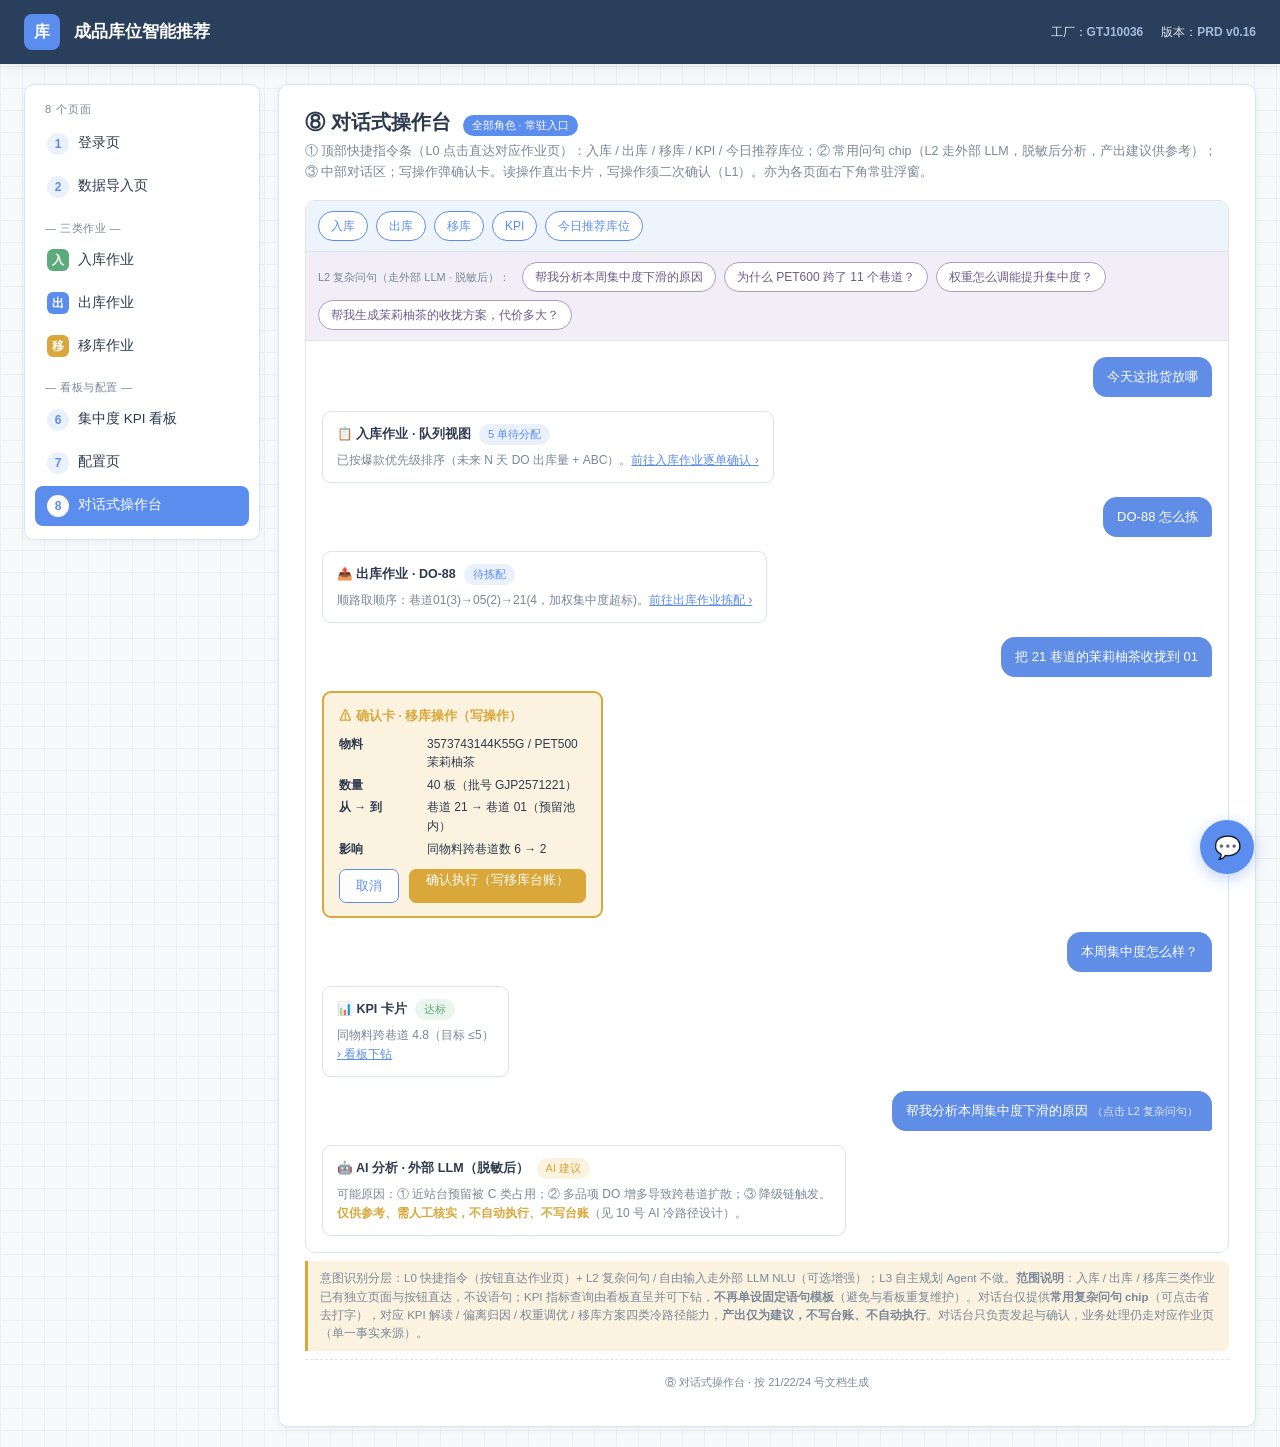
==== backend/frontend/chat.html @ 20095de0 "feat(ui): 纳入 9 页原型与静态资源 原型先于设计文档而做（用户 2026-09-12 说明），原本散在仓库之外的工作区根目录。 纳入 `backend/frontend/` 的根据：`ap" ====
<!DOCTYPE html>
<html lang="zh-CN">
<head>
<meta charset="UTF-8">
<meta name="viewport" content="width=device-width, initial-scale=1.0">
<title>⑧ 对话式操作台 · 成品库位智能推荐</title>
<link rel="stylesheet" href="assets/styles.css">
</head>
<body data-page="p8">

<header>
  <div class="logo">库</div>
  <h1>成品库位智能推荐</h1>
  <div class="meta">
    <span>工厂：<b>GTJ10036</b></span>
    <span>版本：<b>PRD v0.16</b></span>
  </div>
</header>

<div class="wrap">
  <nav>
    <div class="nt">8 个页面</div>
    <a href="login.html" data-tab="p1"><span class="num">1</span>登录页</a>
    <a href="data-import.html" data-tab="p2"><span class="num">2</span>数据导入页</a>
    <div class="grp">— 三类作业 —</div>
    <a href="inbound.html" data-tab="p3"><span class="op-ic" style="background:var(--green)">入</span>入库作业</a>
    <a href="outbound.html" data-tab="p4"><span class="op-ic" style="background:var(--blue)">出</span>出库作业</a>
    <a href="transfer.html" data-tab="p5"><span class="op-ic" style="background:var(--amber)">移</span>移库作业</a>
    <div class="grp">— 看板与配置 —</div>
    <a href="kpi-dashboard.html" data-tab="p6"><span class="num">6</span>集中度 KPI 看板</a>
    <a href="config.html" data-tab="p7"><span class="num">7</span>配置页</a>
    <a href="chat.html" data-tab="p8"><span class="num">8</span>对话式操作台</a>
  </nav>

  <main>
    <div class="sec-head"><h2>⑧ 对话式操作台</h2><span class="sec-tag">全部角色 · 常驻入口</span></div>
    <p class="sec-sub">① 顶部快捷指令条（L0 点击直达对应作业页）：入库 / 出库 / 移库 / KPI / 今日推荐库位；② 常用问句 chip（L2 走外部 LLM，脱敏后分析，产出建议供参考）；③ 中部对话区；写操作弹确认卡。读操作直出卡片，写操作须二次确认（L1）。亦为各页面右下角常驻浮窗。</p>

    <div class="chat">
      <div class="bar">
        <a class="qs" href="inbound.html">入库</a>
        <a class="qs" href="outbound.html">出库</a>
        <a class="qs" href="transfer.html">移库</a>
        <a class="qs" href="kpi-dashboard.html">KPI</a>
        <a class="qs" href="inbound.html">今日推荐库位</a>
      </div>
      <div class="bar bar2">
        <span class="qlabel">L2 复杂问句（走外部 LLM · 脱敏后）：</span>
        <span class="qs l2" title="冷路径① KPI 解读：外部 LLM 分析，产出建议（需人工核实）">帮我分析本周集中度下滑的原因</span>
        <span class="qs l2" title="冷路径② 偏离归因：外部 LLM 多源归因（需人工核实）">为什么 PET600 跨了 11 个巷道？</span>
        <span class="qs l2" title="冷路径③ 权重调优：外部 LLM 给建议，人采纳才生效">权重怎么调能提升集中度？</span>
        <span class="qs l2" title="冷路径④ 移库方案：外部 LLM 生成多方案，规则校验+人工确认后才执行">帮我生成茉莉柚茶的收拢方案，代价多大？</span>
      </div>
      <div class="body">
        <div class="bub u">今天这批货放哪</div>
        <div class="rescard">
          <div class="rh">📋 入库作业 · 队列视图 <span class="pill">5 单待分配</span></div>
          <div class="rb">已按爆款优先级排序（未来 N 天 DO 出库量 + ABC）。<a class="goto-link" href="inbound.html">前往入库作业逐单确认 ›</a></div>
        </div>

        <div class="bub u">DO-88 怎么拣</div>
        <div class="rescard">
          <div class="rh">📤 出库作业 · DO-88 <span class="pill">待拣配</span></div>
          <div class="rb">顺路取顺序：巷道01(3)→05(2)→21(4，加权集中度超标)。<a class="goto-link" href="outbound.html">前往出库作业拣配 ›</a></div>
        </div>

        <div class="bub u">把 21 巷道的茉莉柚茶收拢到 01</div>
        <div class="confirm">
          <div class="ch">⚠ 确认卡 · 移库操作（写操作）</div>
          <div class="cl"><b>物料</b><span>3573743144K55G / PET500 茉莉柚茶</span></div>
          <div class="cl"><b>数量</b><span>40 板（批号 GJP2571221）</span></div>
          <div class="cl"><b>从 → 到</b><span>巷道 21 → 巷道 01（预留池内）</span></div>
          <div class="cl"><b>影响</b><span>同物料跨巷道数 6 → 2</span></div>
          <div class="cbtn">
            <button class="btn ghost">取消</button>
            <a class="btn warn" href="transfer.html" style="text-decoration:none;">确认执行（写移库台账）</a>
          </div>
        </div>

        <div class="bub u">本周集中度怎么样？</div>
        <div class="rescard">
          <div class="rh">📊 KPI 卡片 <span class="pill ok">达标</span></div>
          <div class="rb">同物料跨巷道 4.8（目标 ≤5）<br><a class="goto-link" href="kpi-dashboard.html">› 看板下钻</a></div>
        </div>

        <div class="bub u">帮我分析本周集中度下滑的原因 <span style="opacity:.8;font-size:11px;">（点击 L2 复杂问句）</span></div>
        <div class="rescard">
          <div class="rh">🤖 AI 分析 · 外部 LLM（脱敏后） <span class="pill warn">AI 建议</span></div>
          <div class="rb">可能原因：① 近站台预留被 C 类占用；② 多品项 DO 增多导致跨巷道扩散；③ 降级链触发。<br>
          <b style="color:var(--amber);">仅供参考、需人工核实，不自动执行、不写台账</b>（见 10 号 AI 冷路径设计）。</div>
        </div>
      </div>
    </div>

    <div class="note">意图识别分层：L0 快捷指令（按钮直达作业页）+ L2 复杂问句 / 自由输入走外部 LLM NLU（可选增强）；L3 自主规划 Agent 不做。<b>范围说明</b>：入库 / 出库 / 移库三类作业已有独立页面与按钮直达，不设语句；KPI 指标查询由看板直呈并可下钻，<b>不再单设固定语句模板</b>（避免与看板重复维护）。对话台仅提供<b>常用复杂问句 chip</b>（可点击省去打字），对应 KPI 解读 / 偏离归因 / 权重调优 / 移库方案四类冷路径能力，<b>产出仅为建议，不写台账、不自动执行</b>。对话台只负责发起与确认，业务处理仍走对应作业页（单一事实来源）。</div>

    <div class="foot">⑧ 对话式操作台 · 按 21/22/24 号文档生成</div>
  </main>
</div>

<a href="chat.html" class="dock" title="对话式操作台">💬</a>
<script src="assets/app.js"></script>
</body>
</html>
---- backend/frontend/assets/styles.css ----
/* ============================================================
 * 成品库位智能推荐 · 共享样式表
 * 设计令牌来源：21 号设计系统（柔和调）
 * 组件规格来源：22 号前端页面设计规格
 * ============================================================ */

/* ============ 设计令牌（21 号 §3 · 柔和调） ============ */
:root{
  --bg:#f7f9fb; --panel:#fff; --ink:#2d3a4e; --muted:#7a8898;
  --line:#dde4ec; --blue:#5b8def; --blue-soft:#eaf1fb;
  --amber:#d9a73a; --amber-soft:#fbf3e0; --green:#5cab7a; --red:#d46a6a;
  --grid:#ebeff6;
  --shadow-sm:0 1px 2px rgba(45,58,78,.03);
  --shadow:0 2px 8px rgba(45,58,78,.05);
  --shadow-md:0 4px 14px rgba(45,58,78,.07);
}

/* ============ 基础（21 号 §四 / §五） ============ */
*{box-sizing:border-box;}
body{
  margin:0;font-family:-apple-system,"Segoe UI","PingFang SC","Microsoft YaHei",sans-serif;
  color:var(--ink);
  background:
    linear-gradient(var(--grid) 1px,transparent 1px) 0 0/22px 22px,
    linear-gradient(90deg,var(--grid) 1px,transparent 1px) 0 0/22px 22px,var(--bg);
  font-size:14px;line-height:1.5;
}
/* 等宽渲染仓库编码（21 号 §六） */
code,.mc,.onum{font-family:ui-monospace,Menlo,Consolas,monospace;}

/* ============ 顶部品牌区 ============ */
header{
  display:flex;align-items:center;gap:14px;
  padding:14px 24px;background:#2a3f5c;color:#fff;
  box-shadow:var(--shadow-md);position:sticky;top:0;z-index:50;
}
header .logo{
  width:36px;height:36px;border-radius:8px;background:var(--blue);
  display:flex;align-items:center;justify-content:center;
  font-weight:700;font-size:16px;
}
header h1{font-size:17px;margin:0;font-weight:600;}
header .meta{margin-left:auto;font-size:12px;opacity:.88;display:flex;gap:18px;flex-wrap:wrap;}
header .meta b{color:#b3cdf2;font-weight:600;}

/* ============ 主布局 ============ */
.wrap{display:flex;gap:18px;padding:20px 24px;align-items:flex-start;}

/* 左侧导航（21 号 §3.5 作业三色圆标） */
nav{
  width:236px;flex:0 0 236px;padding:10px;
  position:sticky;top:78px;max-height:calc(100vh - 100px);overflow:auto;
  background:var(--panel);border:1px solid var(--line);border-radius:10px;
  box-shadow:var(--shadow);
}
nav .nt{font-size:11px;color:var(--muted);letter-spacing:1px;padding:6px 10px;text-transform:uppercase;}
nav a{
  display:flex;align-items:center;gap:9px;width:100%;text-align:left;
  border:none;background:transparent;padding:9px 12px;border-radius:8px;
  font-size:13.5px;color:var(--ink);cursor:pointer;margin-bottom:3px;
  text-decoration:none;transition:background .15s;
}
nav a .num{
  width:22px;height:22px;flex:0 0 22px;border-radius:50%;
  background:var(--blue-soft);color:var(--blue);
  font-size:12px;font-weight:700;display:flex;align-items:center;justify-content:center;
}
nav a .op-ic{
  width:22px;height:22px;flex:0 0 22px;border-radius:6px;
  font-size:12px;font-weight:700;color:#fff;
  display:flex;align-items:center;justify-content:center;
}
nav a:hover{background:var(--blue-soft);}
nav a.active{background:var(--blue);color:#fff;}
nav a.active .num{background:#fff;color:var(--blue);}
nav a.active .op-ic{background:#fff !important;color:var(--blue) !important;}
nav .grp{font-size:11px;color:var(--muted);padding:10px 10px 4px;letter-spacing:.5px;}

/* 主内容区 */
main{flex:1;min-width:0;padding:22px 26px;min-height:600px;
  background:var(--panel);border:1px solid var(--line);border-radius:10px;box-shadow:var(--shadow);}

.sec-head{display:flex;align-items:baseline;gap:12px;margin-bottom:4px;flex-wrap:wrap;}
.sec-head h2{font-size:20px;margin:0;font-weight:600;}
.sec-tag{font-size:11px;color:#fff;background:var(--blue);padding:2px 9px;border-radius:20px;}
.sec-sub{color:var(--muted);margin:4px 0 18px;font-size:12.5px;line-height:1.65;}

/* ============ 通用组件（21 号 §7） ============ */
.card{
  margin-bottom:16px;padding:16px 18px;
  background:var(--panel);border:1px solid var(--line);border-radius:10px;
  box-shadow:var(--shadow-sm);
}
.card h3{
  margin:0 0 12px;font-size:14.5px;font-weight:600;
  display:flex;align-items:center;gap:9px;
}
.card h3::before{content:"";width:4px;height:16px;background:var(--blue);border-radius:2px;}

.row{display:flex;gap:14px;flex-wrap:wrap;}
.field{display:flex;flex-direction:column;gap:5px;margin-bottom:11px;}
.field label{font-size:12px;color:var(--muted);}
.field input,.field select{
  height:34px;border:1px solid var(--line);border-radius:7px;padding:0 11px;
  font-size:13px;background:#fbfdff;outline:none;transition:border-color .15s,box-shadow .15s;
}
.field input:focus,.field select:focus{border-color:var(--blue);box-shadow:0 0 0 3px var(--blue-soft);}
.field input.err{border-color:var(--red);box-shadow:0 0 0 3px #fbecec;}

/* 按钮（21 号 §7.1） */
.btn{
  height:34px;padding:0 16px;border-radius:7px;border:1px solid var(--blue);
  background:var(--blue);color:#fff;font-size:13px;cursor:pointer;
  transition:filter .15s,box-shadow .15s;font-family:inherit;
}
.btn:hover{filter:brightness(1.07);box-shadow:var(--shadow-sm);}
.btn.ghost{background:#fff;color:var(--blue);}
.btn.soft{background:var(--blue-soft);border-color:var(--blue-soft);color:var(--blue);}
.btn.warn{background:var(--amber);border-color:var(--amber);}
.btn:disabled{opacity:.6;cursor:not-allowed;}

/* 状态药丸（21 号 §7.3） */
.pill{
  display:inline-flex;align-items:center;gap:5px;
  font-size:11px;padding:2px 9px;border-radius:20px;
  background:var(--blue-soft);color:var(--blue);font-weight:500;white-space:nowrap;
}
.pill.warn{background:var(--amber-soft);color:var(--amber);}
.pill.ok{background:#eaf5ee;color:var(--green);}
.pill.red{background:#fbecec;color:var(--red);}

/* 表格 */
table{width:100%;border-collapse:collapse;font-size:12.5px;}
th,td{border:1px solid var(--line);padding:8px 10px;text-align:left;vertical-align:top;}
th{background:#f0f5fb;font-weight:600;color:var(--muted);font-size:11.5px;}
td code{background:#f0f5fb;padding:1px 6px;border-radius:4px;font-size:11.5px;color:#3a4a5e;}

/* 提示条（琥珀左边框） */
.note{
  font-size:11.5px;color:var(--muted);
  background:var(--amber-soft);border-left:3px solid var(--amber);
  padding:8px 12px;border-radius:0 6px 6px 0;margin-top:8px;line-height:1.6;
}

.hidden{display:none;}

/* 作业横幅（21 号 §7.8） */
.op-banner{
  border:1px solid var(--blue);background:var(--blue-soft);
  border-radius:9px;padding:12px 15px;margin-bottom:14px;
  font-size:12.5px;line-height:1.65;
}
.op-banner .tag{
  display:inline-block;background:var(--blue);color:#fff;
  font-size:11px;padding:2px 10px;border-radius:20px;margin-right:8px;vertical-align:middle;
}
.op-banner b{color:var(--blue);}
.op-banner .sub{color:var(--muted);font-size:11.5px;margin-top:5px;}

/* 跨页跳转（24 号 §6.1） */
.goto-link{color:var(--blue);cursor:pointer;font-size:12px;text-decoration:underline;}
.goto-link:hover{filter:brightness(1.1);}

/* ============ 登录页 ============ */
.login-wrap{display:flex;justify-content:center;align-items:center;min-height:520px;}
.login-card{width:360px;padding:30px 28px;background:var(--panel);
  border:1px solid var(--line);border-radius:12px;box-shadow:var(--shadow-md);}
.login-card h2{text-align:center;margin:0 0 8px;font-size:21px;font-weight:600;}
.login-card .sub-title{text-align:center;color:var(--muted);font-size:12px;margin-bottom:22px;}
.login-err{display:none;color:var(--red);font-size:12px;background:#fbecec;
  padding:8px 11px;border-radius:6px;margin-bottom:12px;text-align:center;}
.login-err.show{display:block;animation:shake .3s;}
@keyframes shake{0%,100%{transform:translateX(0);}25%{transform:translateX(-4px);}75%{transform:translateX(4px);}}
.login-card .field input{width:100%;}
.login-card .pwd-wrap{position:relative;}
.login-card .pwd-toggle{position:absolute;right:10px;top:50%;transform:translateY(-50%);
  cursor:pointer;color:var(--muted);font-size:14px;user-select:none;}
.login-card .btn{width:100%;margin-top:4px;}
.login-card .sec-foot{font-size:11px;color:var(--muted);text-align:center;margin-top:14px;line-height:1.6;}

/* ============ 数据导入页 ============ */
.upzone{display:flex;gap:14px;flex-wrap:wrap;}
.uz{flex:1;min-width:220px;border:2px dashed var(--line);border-radius:9px;padding:16px;
  text-align:center;background:#fbfdff;transition:border-color .15s,background .15s;}
.uz .ic{width:40px;height:40px;border-radius:9px;background:var(--blue-soft);color:var(--blue);
  margin:0 auto 9px;display:flex;align-items:center;justify-content:center;
  font-size:13px;font-weight:700;letter-spacing:.5px;}
.uz .nm{font-weight:600;font-size:13px;}
.uz .st{font-size:11.5px;color:var(--muted);margin-top:5px;line-height:1.55;}
.uz.ok{border-color:var(--green);border-style:solid;background:#f4fbf6;}
.uz.ok .st{color:var(--green);}
.uz.bi .ic{background:var(--amber-soft);color:var(--amber);}

/* ============ 作业页布局 ============ */
.wb{display:grid;grid-template-columns:240px 1fr 260px;gap:14px;align-items:start;}
.wb-batch{display:grid;grid-template-columns:340px 1fr;gap:14px;align-items:start;}
.wb2{display:grid;grid-template-columns:300px 1fr;gap:14px;align-items:start;}
.col{border:1px solid var(--line);border-radius:9px;padding:12px;background:#fbfdff;min-height:430px;}
.col .ct{font-weight:700;font-size:13px;margin-bottom:10px;display:flex;justify-content:space-between;align-items:center;}
.tbl-scroll{max-height:280px;overflow:auto;border:1px solid var(--line);border-radius:8px;margin:8px 0;}

/* 筛选栏（21 号 §7.5） */
.filterbar{display:flex;gap:6px;flex-wrap:wrap;margin-bottom:8px;}
.filterbar .f-inp{flex:1;min-width:120px;border:1px solid var(--line);border-radius:6px;padding:6px 9px;font-size:12px;background:#fff;outline:none;}
.filterbar .f-inp:focus{border-color:var(--blue);}
.filterbar .f-sel{border:1px solid var(--line);border-radius:6px;padding:6px 8px;font-size:11.5px;background:#fff;color:var(--ink);outline:none;}
.filterbar.wide{margin:-2px 0 10px;}
.filterbar.wide .f-inp{flex:2;min-width:160px;}

/* 批量操作条（21 号 §7.5） */
.batchbar{display:flex;align-items:center;gap:12px;background:#eef4fc;
  border:1px solid var(--blue);border-radius:9px;padding:9px 13px;margin-bottom:12px;
  font-size:12.5px;flex-wrap:wrap;}
.batchbar .ck{display:flex;align-items:center;gap:6px;cursor:pointer;font-weight:600;white-space:nowrap;}
.batchbar .ck input{width:15px;height:15px;cursor:pointer;}
.batchbar .sp{flex:1;}
.qcount2{font-size:12px;color:var(--muted);}
.qcount2 b{color:var(--ink);}

/* 队列卡片（21 号 §7.6） */
.ord{border:1px solid var(--line);border-radius:7px;padding:9px 10px;margin-bottom:8px;
  cursor:pointer;background:#fff;transition:border-color .15s,background .15s;}
.ord:hover{border-color:var(--blue);}
.ord.sel{border-color:var(--blue);background:var(--blue-soft);}
.ord.ck{display:flex;gap:9px;align-items:flex-start;}
.ord.ck .ckb{margin-top:2px;flex:0 0 auto;}
.ord.ck .ckb input{width:15px;height:15px;cursor:pointer;}
.ord.ck .od{flex:1;min-width:0;}
.ord .onum{font-size:13px;font-weight:700;color:var(--ink);margin-top:2px;letter-spacing:.3px;}
.ord .mc{font-size:11px;color:var(--muted);margin-top:4px;}
.ord .t{font-size:12.5px;font-weight:600;margin-top:2px;}
.ord .m{font-size:11px;color:var(--muted);margin-top:4px;display:flex;justify-content:space-between;gap:8px;}
.ord .st{margin-top:6px;display:flex;gap:6px;flex-wrap:wrap;}

/* 蓝头表（21 号 §7.6） */
.btab{width:100%;border-collapse:collapse;font-size:12px;}
.btab th{text-align:left;background:#eef4fc;color:var(--blue);font-weight:700;padding:9px 9px;border-bottom:1px solid var(--line);}
.btab td{padding:9px 9px;border-bottom:1px solid var(--line);vertical-align:top;line-height:1.55;}
.btab .mini{display:inline-block;font-size:11px;padding:2px 8px;border-radius:5px;
  border:1px solid var(--line);margin:2px 4px 0 0;cursor:pointer;background:#fff;color:var(--ink);}
.btab .mini.ghost{color:var(--blue);border-color:var(--blue);}
.btab .mini.soft{color:var(--muted);}

.batchfoot{display:flex;align-items:center;gap:14px;background:#fbfdff;
  border:1px solid var(--line);border-radius:8px;padding:11px 14px;margin-top:12px;
  font-size:13px;flex-wrap:wrap;}
.batchfoot .btn{margin-left:auto;}

/* 推荐理由卡（21 号 §7.7 / 22 号 §三 复用组件） */
.reason{border:1px dashed var(--blue);border-radius:8px;padding:11px 12px;
  background:#fafcff;margin-bottom:10px;}
.reason .rt{font-size:11.5px;color:var(--blue);font-weight:700;letter-spacing:.5px;margin-bottom:9px;}
.reason .rl{display:flex;gap:8px;font-size:12px;margin:6px 0;align-items:flex-start;line-height:1.55;}
.reason .rl b{color:var(--blue);flex:0 0 72px;font-weight:600;}
.reason .rl span{flex:1;color:var(--ink);}
.reason .rl.dim b,.reason .rl.dim span{color:var(--muted);}
.reason .rl.dim b::after{content:" · 降级";font-size:10px;color:var(--amber);font-weight:500;}

/* 后验条 */
.postbar{display:flex;align-items:center;gap:14px;background:#fbfdff;
  border:1px solid var(--line);border-radius:8px;padding:11px 14px;margin-top:14px;
  font-size:13px;flex-wrap:wrap;}
.postbar .big{font-size:20px;font-weight:800;}

/* ============ KPI 看板 ============ */
.kpis{display:flex;gap:14px;flex-wrap:wrap;margin-bottom:16px;}
.kpi{flex:1;min-width:180px;border:1px solid var(--line);border-radius:9px;
  padding:15px 17px;background:#fbfdff;box-shadow:var(--shadow-sm);}
.kpi .k{font-size:12px;color:var(--muted);}
.kpi .v{font-size:26px;font-weight:800;margin:5px 0 2px;letter-spacing:.5px;}
.kpi .d{font-size:11.5px;color:var(--muted);line-height:1.55;}
.kpi.ref .v{color:var(--muted);font-size:22px;}

.route{display:flex;align-items:center;gap:8px;flex-wrap:wrap;font-size:12.5px;margin:6px 0;}
.route .seg{border:1px solid var(--line);border-radius:7px;padding:6px 10px;background:#fff;}
.route .arrow{color:var(--muted);}
.route .seg.hot{border-color:var(--red);color:var(--red);background:#fbecec;}
.purpose{font-size:11.5px;line-height:1.65;color:var(--ink);background:#f0f5fb;
  border:1px solid var(--line);border-radius:8px;padding:10px 12px;margin:8px 0;}

/* ============ 对话式操作台 ============ */
.chat{border:1px solid var(--line);border-radius:10px;overflow:hidden;background:#fff;}
.chat .bar{display:flex;gap:8px;padding:10px 12px;background:#eef4fc;
  border-bottom:1px solid var(--line);flex-wrap:wrap;align-items:center;}
.chat .bar .qs{font-size:12px;padding:5px 12px;border:1px solid var(--blue);
  border-radius:20px;background:#fff;color:var(--blue);cursor:pointer;transition:background .15s;
  text-decoration:none;display:inline-block;}
.chat .bar .qs:hover{background:var(--blue-soft);}
.chat .bar .qlabel{font-size:11px;color:var(--muted);margin-right:4px;}
.chat .bar.bar2{background:#f1eef7;}
.chat .bar .qs.l2{border-color:#a99bc8;color:#6b5d8a;}
.chat .bar .qs.l2:hover{background:#ece8f4;}
.chat .body{padding:16px;min-height:340px;display:flex;flex-direction:column;gap:14px;}
.bub{max-width:78%;padding:10px 14px;border-radius:14px;font-size:13px;line-height:1.55;}
.bub.u{align-self:flex-end;background:var(--blue);color:#fff;border-bottom-right-radius:3px;filter:saturate(.9);}
.rescard{border:1px solid var(--line);border-radius:9px;padding:12px 14px;background:#fff;
  max-width:86%;align-self:flex-start;box-shadow:var(--shadow-sm);}
.rescard .rh{font-weight:700;font-size:12.5px;margin-bottom:6px;display:flex;gap:8px;align-items:center;flex-wrap:wrap;}
.rescard .rb{font-size:12px;color:var(--muted);line-height:1.6;}
.confirm{border:2px solid var(--amber);border-radius:9px;padding:13px 15px;
  background:var(--amber-soft);max-width:86%;align-self:flex-start;}
.confirm .ch{font-weight:700;color:var(--amber);font-size:13px;margin-bottom:9px;}
.confirm .cl{font-size:12px;margin:4px 0;display:flex;gap:8px;line-height:1.55;}
.confirm .cl b{flex:0 0 80px;color:var(--ink);font-weight:600;}
.confirm .cl span{flex:1;}
.confirm .cbtn{display:flex;gap:10px;margin-top:11px;justify-content:flex-end;}

/* 浮窗（21 号 §7.9） */
.dock{position:fixed;right:26px;bottom:26px;width:54px;height:54px;border-radius:50%;
  background:var(--blue);color:#fff;display:flex;align-items:center;justify-content:center;
  font-size:22px;box-shadow:0 4px 16px rgba(91,141,239,.4);cursor:pointer;z-index:60;
  transition:transform .15s;text-decoration:none;}
.dock:hover{transform:scale(1.06);}

/* ============ 配置页 ============ */
.cf-subnav{display:flex;gap:8px;flex-wrap:wrap;margin-bottom:14px;padding:9px 10px;
  border:1px solid var(--line);border-radius:9px;background:#fbfdff;}
.cf-subnav button{border:1px solid var(--line);background:#fff;color:var(--ink);
  font-size:12.5px;padding:7px 13px;border-radius:20px;cursor:pointer;transition:background .15s;font-family:inherit;}
.cf-subnav button:hover{background:var(--blue-soft);}
.cf-subnav button.active{background:var(--blue);color:#fff;border-color:var(--blue);}
.cf-tmpl{display:flex;gap:14px;flex-wrap:wrap;}
.cf-tmpl .t{flex:1;min-width:200px;padding:14px;border:1px solid var(--line);
  border-radius:9px;background:#fbfdff;}
.cf-tmpl .t .th{font-weight:600;font-size:13px;margin-bottom:9px;display:flex;justify-content:space-between;align-items:center;}
.cf-tmpl .t .line{font-size:11.5px;color:var(--muted);margin:5px 0;line-height:1.55;}
.cf-slider{display:flex;align-items:center;gap:14px;margin:11px 0;}
.cf-slider .name{width:120px;font-size:13px;}
.cf-slider input[type=range]{flex:1;accent-color:var(--blue);}
.cf-slider .val{width:54px;text-align:right;font-weight:700;color:var(--blue);}
.cf-bar{height:26px;border-radius:6px;background:#eef4fc;overflow:hidden;display:flex;margin:8px 0;}
.cf-bar .r{background:var(--amber);}
.cf-bar .u{background:var(--blue);}
.cf-legend{font-size:11.5px;color:var(--muted);display:flex;gap:16px;flex-wrap:wrap;margin-top:6px;}
.cf-legend span::before{content:"";display:inline-block;width:10px;height:10px;border-radius:2px;margin-right:5px;vertical-align:middle;}
.cf-legend .lr::before{background:var(--amber);}
.cf-legend .lu::before{background:var(--blue);}
.cf-toggle{display:flex;align-items:center;gap:9px;font-size:13px;margin:11px 0;}
.cf-switch{width:42px;height:24px;border-radius:14px;background:var(--green);position:relative;flex:0 0 42px;cursor:pointer;transition:background .15s;}
.cf-switch::after{content:"";position:absolute;width:18px;height:18px;border-radius:50%;background:#fff;top:3px;right:3px;transition:right .15s;}
.cf-switch.off{background:#c9d4e0;}
.cf-switch.off::after{right:21px;}

.foot{font-size:11px;color:var(--muted);text-align:center;padding:14px;border-top:1px dashed var(--line);margin-top:8px;}

/* 响应式（21 号 §八） */
@media (max-width:1100px){
  .wb{grid-template-columns:200px 1fr;}
  .wb .col:nth-child(3){grid-column:1 / -1;min-height:auto;}
  nav{width:60px;flex:0 0 60px;padding:6px;}
  nav a{font-size:0;padding:9px 6px;justify-content:center;}
  nav a .num,nav a .op-ic{margin:0;}
  nav a .nt,nav a .grp,nav .nt{display:none;}
}
@media (max-width:768px){
  .wrap{flex-direction:column;padding:14px;}
  nav{width:100%;position:static;max-height:none;}
  .wb,.wb-batch,.wb2{grid-template-columns:1fr;}
}
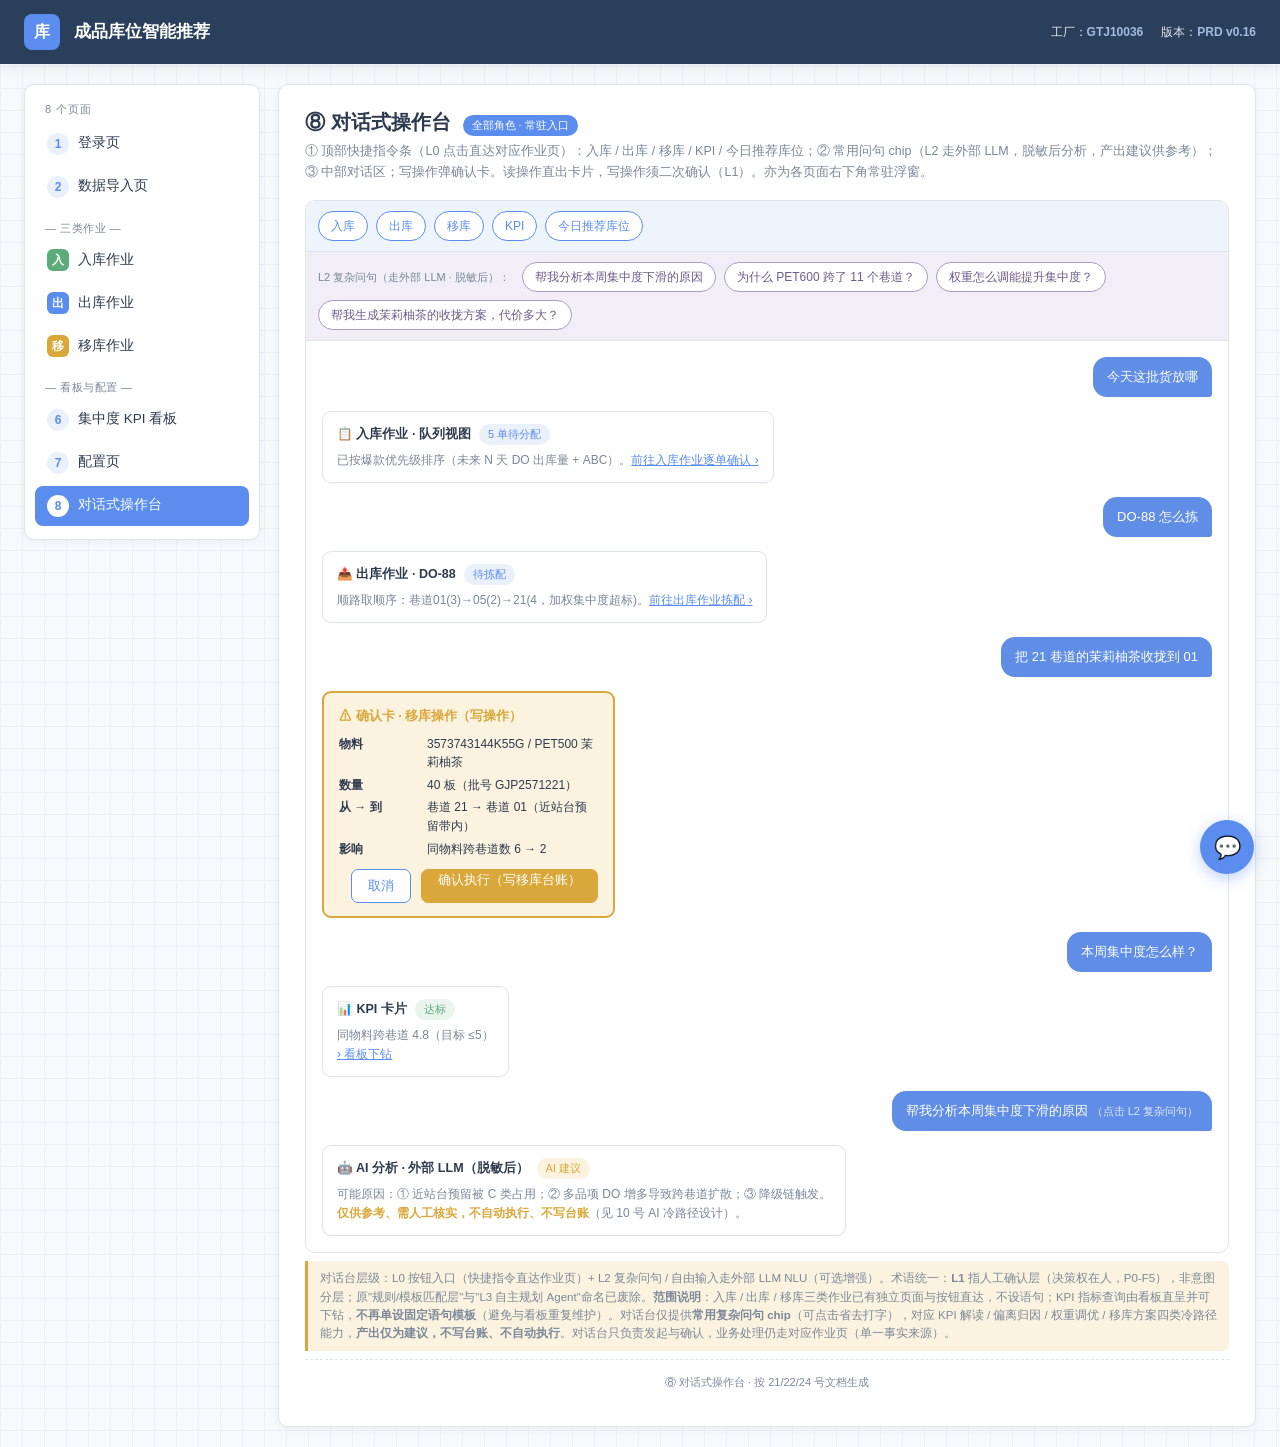
==== commit 11f75373: "fix(ui): 原型正文对齐 16/14/13 号文档 - 预留池 → 预留带（近站台固定预留带，cap 口径统一） - 文件字段列数 9 → 8（PO/DO 对齐 16 号 A 权威模板） - c" ====
--- a/backend/frontend/chat.html
+++ b/backend/frontend/chat.html
@@ -69,7 +69,7 @@
           <div class="ch">⚠ 确认卡 · 移库操作（写操作）</div>
           <div class="cl"><b>物料</b><span>3573743144K55G / PET500 茉莉柚茶</span></div>
           <div class="cl"><b>数量</b><span>40 板（批号 GJP2571221）</span></div>
-          <div class="cl"><b>从 → 到</b><span>巷道 21 → 巷道 01（预留池内）</span></div>
+          <div class="cl"><b>从 → 到</b><span>巷道 21 → 巷道 01（近站台预留带内）</span></div>
           <div class="cl"><b>影响</b><span>同物料跨巷道数 6 → 2</span></div>
           <div class="cbtn">
             <button class="btn ghost">取消</button>
@@ -92,7 +92,7 @@
       </div>
     </div>
 
-    <div class="note">意图识别分层：L0 快捷指令（按钮直达作业页）+ L2 复杂问句 / 自由输入走外部 LLM NLU（可选增强）；L3 自主规划 Agent 不做。<b>范围说明</b>：入库 / 出库 / 移库三类作业已有独立页面与按钮直达，不设语句；KPI 指标查询由看板直呈并可下钻，<b>不再单设固定语句模板</b>（避免与看板重复维护）。对话台仅提供<b>常用复杂问句 chip</b>（可点击省去打字），对应 KPI 解读 / 偏离归因 / 权重调优 / 移库方案四类冷路径能力，<b>产出仅为建议，不写台账、不自动执行</b>。对话台只负责发起与确认，业务处理仍走对应作业页（单一事实来源）。</div>
+    <div class="note">对话台层级：L0 按钮入口（快捷指令直达作业页）+ L2 复杂问句 / 自由输入走外部 LLM NLU（可选增强）。术语统一：<b>L1</b> 指人工确认层（决策权在人，P0-F5），非意图分层；原"规则/模板匹配层"与"L3 自主规划 Agent"命名已废除。<b>范围说明</b>：入库 / 出库 / 移库三类作业已有独立页面与按钮直达，不设语句；KPI 指标查询由看板直呈并可下钻，<b>不再单设固定语句模板</b>（避免与看板重复维护）。对话台仅提供<b>常用复杂问句 chip</b>（可点击省去打字），对应 KPI 解读 / 偏离归因 / 权重调优 / 移库方案四类冷路径能力，<b>产出仅为建议，不写台账、不自动执行</b>。对话台只负责发起与确认，业务处理仍走对应作业页（单一事实来源）。</div>
 
     <div class="foot">⑧ 对话式操作台 · 按 21/22/24 号文档生成</div>
   </main>
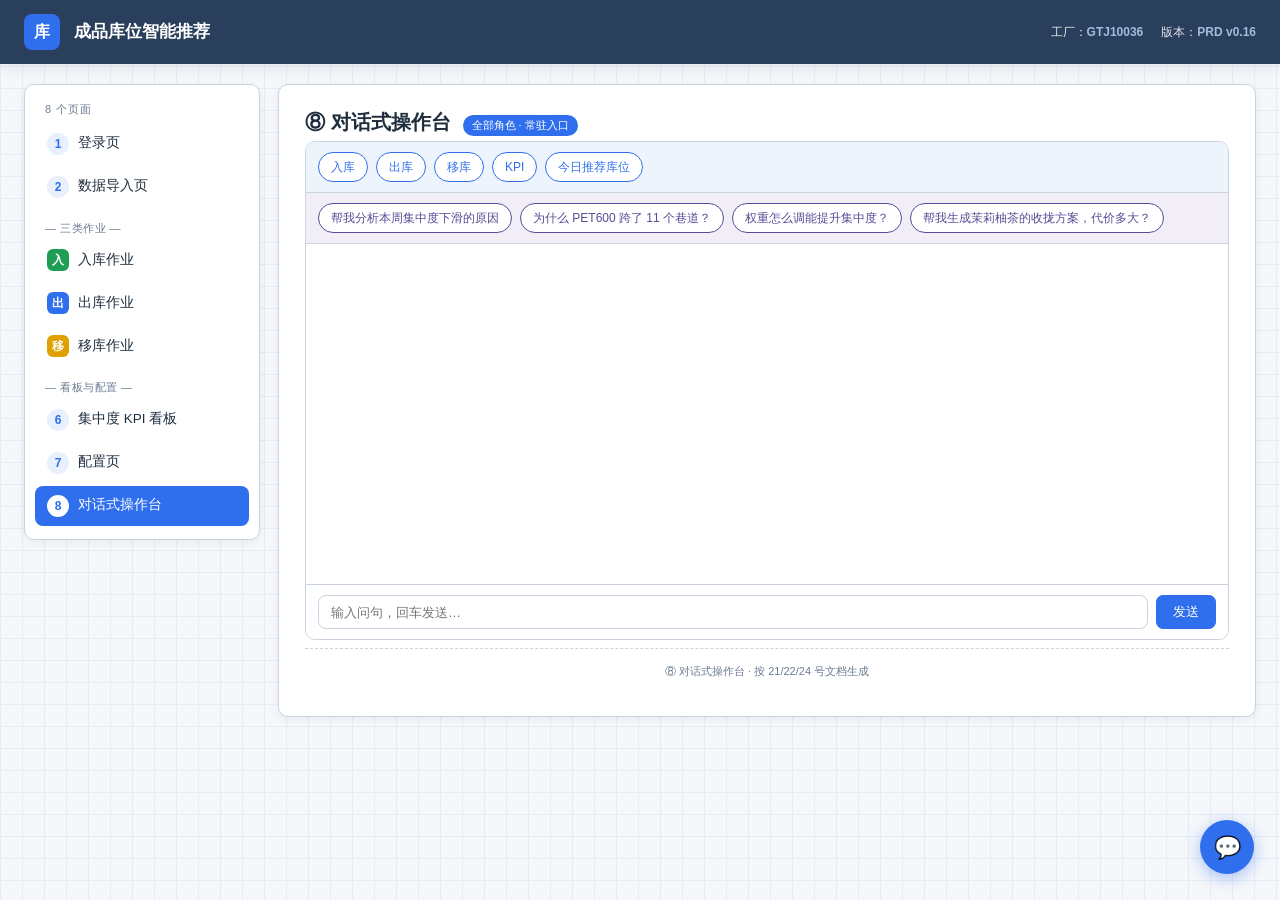
==== commit 65955a9a: "feat(ai): 冷路径 AI 前端接线——对话台输入框、双产物建议卡、开关/权重/KPI/归因/移库入口 - app.js: escapeHtml / aiBody / DEGRADED_TEXT" ====
--- a/backend/frontend/chat.html
+++ b/backend/frontend/chat.html
@@ -34,7 +34,6 @@
 
   <main>
     <div class="sec-head"><h2>⑧ 对话式操作台</h2><span class="sec-tag">全部角色 · 常驻入口</span></div>
-    <p class="sec-sub">① 顶部快捷指令条（L0 点击直达对应作业页）：入库 / 出库 / 移库 / KPI / 今日推荐库位；② 常用问句 chip（L2 走外部 LLM，脱敏后分析，产出建议供参考）；③ 中部对话区；写操作弹确认卡。读操作直出卡片，写操作须二次确认（L1）。亦为各页面右下角常驻浮窗。</p>
 
     <div class="chat">
       <div class="bar">
@@ -45,54 +44,17 @@
         <a class="qs" href="inbound.html">今日推荐库位</a>
       </div>
       <div class="bar bar2">
-        <span class="qlabel">L2 复杂问句（走外部 LLM · 脱敏后）：</span>
-        <span class="qs l2" title="冷路径① KPI 解读：外部 LLM 分析，产出建议（需人工核实）">帮我分析本周集中度下滑的原因</span>
-        <span class="qs l2" title="冷路径② 偏离归因：外部 LLM 多源归因（需人工核实）">为什么 PET600 跨了 11 个巷道？</span>
-        <span class="qs l2" title="冷路径③ 权重调优：外部 LLM 给建议，人采纳才生效">权重怎么调能提升集中度？</span>
-        <span class="qs l2" title="冷路径④ 移库方案：外部 LLM 生成多方案，规则校验+人工确认后才执行">帮我生成茉莉柚茶的收拢方案，代价多大？</span>
+        <span class="qs l2">帮我分析本周集中度下滑的原因</span>
+        <span class="qs l2">为什么 PET600 跨了 11 个巷道？</span>
+        <span class="qs l2">权重怎么调能提升集中度？</span>
+        <span class="qs l2">帮我生成茉莉柚茶的收拢方案，代价多大？</span>
       </div>
-      <div class="body">
-        <div class="bub u">今天这批货放哪</div>
-        <div class="rescard">
-          <div class="rh">📋 入库作业 · 队列视图 <span class="pill">5 单待分配</span></div>
-          <div class="rb">已按爆款优先级排序（未来 N 天 DO 出库量 + ABC）。<a class="goto-link" href="inbound.html">前往入库作业逐单确认 ›</a></div>
-        </div>
-
-        <div class="bub u">DO-88 怎么拣</div>
-        <div class="rescard">
-          <div class="rh">📤 出库作业 · DO-88 <span class="pill">待拣配</span></div>
-          <div class="rb">顺路取顺序：巷道01(3)→05(2)→21(4，加权集中度超标)。<a class="goto-link" href="outbound.html">前往出库作业拣配 ›</a></div>
-        </div>
-
-        <div class="bub u">把 21 巷道的茉莉柚茶收拢到 01</div>
-        <div class="confirm">
-          <div class="ch">⚠ 确认卡 · 移库操作（写操作）</div>
-          <div class="cl"><b>物料</b><span>3573743144K55G / PET500 茉莉柚茶</span></div>
-          <div class="cl"><b>数量</b><span>40 板（批号 GJP2571221）</span></div>
-          <div class="cl"><b>从 → 到</b><span>巷道 21 → 巷道 01（近站台预留带内）</span></div>
-          <div class="cl"><b>影响</b><span>同物料跨巷道数 6 → 2</span></div>
-          <div class="cbtn">
-            <button class="btn ghost">取消</button>
-            <a class="btn warn" href="transfer.html" style="text-decoration:none;">确认执行（写移库台账）</a>
-          </div>
-        </div>
-
-        <div class="bub u">本周集中度怎么样？</div>
-        <div class="rescard">
-          <div class="rh">📊 KPI 卡片 <span class="pill ok">达标</span></div>
-          <div class="rb">同物料跨巷道 4.8（目标 ≤5）<br><a class="goto-link" href="kpi-dashboard.html">› 看板下钻</a></div>
-        </div>
-
-        <div class="bub u">帮我分析本周集中度下滑的原因 <span style="opacity:.8;font-size:11px;">（点击 L2 复杂问句）</span></div>
-        <div class="rescard">
-          <div class="rh">🤖 AI 分析 · 外部 LLM（脱敏后） <span class="pill warn">AI 建议</span></div>
-          <div class="rb">可能原因：① 近站台预留被 C 类占用；② 多品项 DO 增多导致跨巷道扩散；③ 降级链触发。<br>
-          <b style="color:var(--amber);">仅供参考、需人工核实，不自动执行、不写台账</b>（见 10 号 AI 冷路径设计）。</div>
-        </div>
+      <div class="body"></div>
+      <div class="inputbar">
+        <input id="chatInput" type="text" placeholder="输入问句，回车发送…" autocomplete="off">
+        <button class="btn" id="chatSendBtn">发送</button>
       </div>
     </div>
-
-    <div class="note">对话台层级：L0 按钮入口（快捷指令直达作业页）+ L2 复杂问句 / 自由输入走外部 LLM NLU（可选增强）。术语统一：<b>L1</b> 指人工确认层（决策权在人，P0-F5），非意图分层；原"规则/模板匹配层"与"L3 自主规划 Agent"命名已废除。<b>范围说明</b>：入库 / 出库 / 移库三类作业已有独立页面与按钮直达，不设语句；KPI 指标查询由看板直呈并可下钻，<b>不再单设固定语句模板</b>（避免与看板重复维护）。对话台仅提供<b>常用复杂问句 chip</b>（可点击省去打字），对应 KPI 解读 / 偏离归因 / 权重调优 / 移库方案四类冷路径能力，<b>产出仅为建议，不写台账、不自动执行</b>。对话台只负责发起与确认，业务处理仍走对应作业页（单一事实来源）。</div>
 
     <div class="foot">⑧ 对话式操作台 · 按 21/22/24 号文档生成</div>
   </main>
@@ -100,5 +62,77 @@
 
 <a href="chat.html" class="dock" title="对话式操作台">💬</a>
 <script src="assets/app.js"></script>
+<script>
+(function () {
+  // 对话台 L2 问句 chip 接线（spec「对话台 L2 问句 chip 触发统一入口」）：
+  // 点击以 chip 文案为 question（不含 intent）调 /conversation/message；
+  // write_intent=true 渲染二次确认卡（未确认不发写请求），否则 renderDualProduct 直出双产物。
+  const body = document.querySelector('.chat .body');
+  if (!body || !window.api || !window.renderDualProduct || !window.aiBody) return;
+
+  document.querySelectorAll('.qs.l2').forEach(chip => {
+    chip.addEventListener('click', () => ask(chip.textContent.trim()));
+  });
+
+  // 自由输入框（L2 自由输入走外部 LLM NLU）：回车或点击发送 → 同一 ask 通道。
+  const input = document.getElementById('chatInput');
+  const sendBtn = document.getElementById('chatSendBtn');
+  function send() {
+    const q = (input && input.value ? input.value : '').trim();
+    if (!q) return;
+    input.value = '';
+    ask(q);
+  }
+  if (sendBtn) sendBtn.addEventListener('click', send);
+  if (input) input.addEventListener('keydown', e => { if (e.key === 'Enter') send(); });
+
+  async function ask(question) {
+    const u = document.createElement('div');
+    u.className = 'bub u';
+    u.textContent = question;
+    body.appendChild(u);
+    const out = document.createElement('div');
+    body.appendChild(out);
+    try {
+      const resp = await window.api('/conversation/message', { method: 'POST', body: window.aiBody({ question }) });
+      if (resp.write_intent) renderConfirm(out, resp);
+      else window.renderDualProduct(out, resp);
+    } catch (e) {
+      out.innerHTML = '<div class="ai-card degraded"><div class="rh">请求失败</div><div class="rb">'
+        + window.escapeHtml((e.body && e.body.message) || e.message) + '</div></div>';
+    }
+  }
+
+  function renderConfirm(out, resp) {
+    // 写意图（③④）→ 二次确认卡；③ 确认后以 suggestion_id 调 weight/apply，④ 交移库落地流。
+    const ai = resp.ai ? '<div class="cl"><b>建议</b><span>' + window.escapeHtml(resp.ai).replace(/\n/g, '<br>') + '</span></div>' : '';
+    let action = '';
+    if (resp.intent === 'WEIGHT_TUNE') {
+      action = '<button class="btn warn" data-adopt>确认采纳（写权重）</button>';
+    } else if (resp.intent === 'RELOCATE_PROPOSE') {
+      action = '<a class="btn warn" style="text-decoration:none;" href="transfer.html">前往移库作业确认 ›</a>';
+    }
+    out.innerHTML = '<div class="confirm-card"><div class="ch">⚠ 二次确认卡 · 写操作（未确认不执行）</div>'
+      + ai
+      + '<div class="cbtn">' + action + '<button class="btn ghost" data-cancel>取消</button></div></div>';
+    const adopt = out.querySelector('[data-adopt]');
+    if (adopt) adopt.addEventListener('click', () => adoptWeight(out, resp));
+    const cancel = out.querySelector('[data-cancel]');
+    if (cancel) cancel.addEventListener('click', () => { cancel.textContent = '已取消'; });
+  }
+
+  async function adoptWeight(out, resp) {
+    const sid = resp.rule && resp.rule.suggestion_id;
+    if (!sid) { window.alert('缺少 suggestion_id，无法采纳'); return; }
+    try {
+      const r = await window.api('/llm/weight/apply', { method: 'POST', body: window.aiBody({ suggestion_id: sid }) });
+      out.innerHTML = '<div class="ai-rule"><div class="rh">已采纳 · 权重已更新</div><div class="rb"><pre>'
+        + window.escapeHtml(JSON.stringify(r, null, 2)) + '</pre></div></div>';
+    } catch (e) {
+      window.alert((e.body && e.body.message) || e.message);
+    }
+  }
+})();
+</script>
 </body>
 </html>
--- a/backend/frontend/assets/styles.css
+++ b/backend/frontend/assets/styles.css
@@ -6,13 +6,13 @@
 
 /* ============ 设计令牌（21 号 §3 · 柔和调） ============ */
 :root{
-  --bg:#f7f9fb; --panel:#fff; --ink:#2d3a4e; --muted:#7a8898;
-  --line:#dde4ec; --blue:#5b8def; --blue-soft:#eaf1fb;
-  --amber:#d9a73a; --amber-soft:#fbf3e0; --green:#5cab7a; --red:#d46a6a;
-  --grid:#ebeff6;
-  --shadow-sm:0 1px 2px rgba(45,58,78,.03);
-  --shadow:0 2px 8px rgba(45,58,78,.05);
-  --shadow-md:0 4px 14px rgba(45,58,78,.07);
+  --bg:#f5f7fa; --panel:#fff; --ink:#1f2d3d; --muted:#6b7a90;
+  --line:#c9d4e0; --blue:#2f6fed; --blue-soft:#e8f0fe;
+  --amber:#e0a000; --amber-soft:#fff7e0; --green:#1f9d55; --red:#d64545;
+  --grid:#e4ecf5;
+  --shadow-sm:0 1px 2px rgba(31,45,61,.04);
+  --shadow:0 2px 8px rgba(31,45,61,.06);
+  --shadow-md:0 4px 14px rgba(31,45,61,.08);
 }
 
 /* ============ 基础（21 号 §四 / §五） ============ */
@@ -83,7 +83,6 @@
 .sec-head{display:flex;align-items:baseline;gap:12px;margin-bottom:4px;flex-wrap:wrap;}
 .sec-head h2{font-size:20px;margin:0;font-weight:600;}
 .sec-tag{font-size:11px;color:#fff;background:var(--blue);padding:2px 9px;border-radius:20px;}
-.sec-sub{color:var(--muted);margin:4px 0 18px;font-size:12.5px;line-height:1.65;}
 
 /* ============ 通用组件（21 号 §7） ============ */
 .card{
@@ -126,7 +125,7 @@
   background:var(--blue-soft);color:var(--blue);font-weight:500;white-space:nowrap;
 }
 .pill.warn{background:var(--amber-soft);color:var(--amber);}
-.pill.ok{background:#eaf5ee;color:var(--green);}
+.pill.ok{background:#e6f6ec;color:var(--green);}
 .pill.red{background:#fbecec;color:var(--red);}
 
 /* 表格 */
@@ -135,14 +134,21 @@
 th{background:#f0f5fb;font-weight:600;color:var(--muted);font-size:11.5px;}
 td code{background:#f0f5fb;padding:1px 6px;border-radius:4px;font-size:11.5px;color:#3a4a5e;}
 
-/* 提示条（琥珀左边框） */
-.note{
-  font-size:11.5px;color:var(--muted);
-  background:var(--amber-soft);border-left:3px solid var(--amber);
-  padding:8px 12px;border-radius:0 6px 6px 0;margin-top:8px;line-height:1.6;
-}
-
 .hidden{display:none;}
+
+/* ============ 四态占位（21 号 §7.11） ============ */
+.state{padding:26px 20px;text-align:center;color:var(--muted);
+  border:1px dashed var(--line);border-radius:9px;background:#fbfdff;
+  font-size:12.5px;line-height:1.6;margin:8px 0;}
+.state .ic{font-size:22px;margin-bottom:6px;}
+.state.empty{color:var(--muted);}
+.state.loading{color:var(--blue);}
+.state.success{color:var(--green);border-color:var(--green);border-style:solid;background:#e6f6ec;}
+.state.error{color:var(--red);border-color:var(--red);border-style:solid;background:#fbecec;}
+.state .retry{margin-top:8px;}
+.spin{display:inline-block;width:16px;height:16px;border:2px solid var(--blue-soft);
+  border-top-color:var(--blue);border-radius:50%;animation:spin .8s linear infinite;vertical-align:-3px;margin-right:6px;}
+@keyframes spin{to{transform:rotate(360deg);}}
 
 /* 作业横幅（21 号 §7.8） */
 .op-banner{
@@ -155,7 +161,19 @@
   font-size:11px;padding:2px 10px;border-radius:20px;margin-right:8px;vertical-align:middle;
 }
 .op-banner b{color:var(--blue);}
-.op-banner .sub{color:var(--muted);font-size:11.5px;margin-top:5px;}
+
+/* 流程状态卡（21 号 §7.2 / §7.8） */
+.flow{display:flex;align-items:center;flex-wrap:wrap;margin:8px 0;}
+.node{display:inline-flex;align-items:center;gap:7px;padding:6px 13px;border-radius:20px;
+  font-size:12px;font-weight:600;white-space:nowrap;}
+.node::before{content:"";width:9px;height:9px;border-radius:50%;flex:0 0 auto;}
+.node.entry{background:var(--blue-soft);color:var(--blue);}
+.node.entry::before{background:var(--blue);}
+.node.exec{background:#e6f6ec;color:var(--green);}
+.node.exec::before{background:var(--green);}
+.node.ledger{background:var(--amber-soft);color:var(--amber);}
+.node.ledger::before{background:var(--amber);}
+.flow .arrow{color:var(--muted);padding:0 9px;font-size:13px;}
 
 /* 跨页跳转（24 号 §6.1） */
 .goto-link{color:var(--blue);cursor:pointer;font-size:12px;text-decoration:underline;}
@@ -176,7 +194,6 @@
 .login-card .pwd-toggle{position:absolute;right:10px;top:50%;transform:translateY(-50%);
   cursor:pointer;color:var(--muted);font-size:14px;user-select:none;}
 .login-card .btn{width:100%;margin-top:4px;}
-.login-card .sec-foot{font-size:11px;color:var(--muted);text-align:center;margin-top:14px;line-height:1.6;}
 
 /* ============ 数据导入页 ============ */
 .upzone{display:flex;gap:14px;flex-wrap:wrap;}
@@ -186,9 +203,11 @@
   margin:0 auto 9px;display:flex;align-items:center;justify-content:center;
   font-size:13px;font-weight:700;letter-spacing:.5px;}
 .uz .nm{font-weight:600;font-size:13px;}
-.uz .st{font-size:11.5px;color:var(--muted);margin-top:5px;line-height:1.55;}
+.uz input[type="file"]{font-size:0;margin-top:8px;}
+.uz input[type="file"]::file-selector-button{
+  font-size:12.5px;color:var(--ink);padding:6px 12px;
+  border:1px solid var(--blue);background:var(--blue-soft);border-radius:7px;cursor:pointer;}
 .uz.ok{border-color:var(--green);border-style:solid;background:#f4fbf6;}
-.uz.ok .st{color:var(--green);}
 .uz.bi .ic{background:var(--amber-soft);color:var(--amber);}
 
 /* ============ 作业页布局 ============ */
@@ -234,7 +253,7 @@
 
 /* 蓝头表（21 号 §7.6） */
 .btab{width:100%;border-collapse:collapse;font-size:12px;}
-.btab th{text-align:left;background:#eef4fc;color:var(--blue);font-weight:700;padding:9px 9px;border-bottom:1px solid var(--line);}
+.btab th{text-align:left;background:#f3f8ff;color:var(--blue);font-weight:700;padding:9px 9px;border-bottom:1px solid var(--line);}
 .btab td{padding:9px 9px;border-bottom:1px solid var(--line);vertical-align:top;line-height:1.55;}
 .btab .mini{display:inline-block;font-size:11px;padding:2px 8px;border-radius:5px;
   border:1px solid var(--line);margin:2px 4px 0 0;cursor:pointer;background:#fff;color:var(--ink);}
@@ -251,7 +270,7 @@
   background:#fafcff;margin-bottom:10px;}
 .reason .rt{font-size:11.5px;color:var(--blue);font-weight:700;letter-spacing:.5px;margin-bottom:9px;}
 .reason .rl{display:flex;gap:8px;font-size:12px;margin:6px 0;align-items:flex-start;line-height:1.55;}
-.reason .rl b{color:var(--blue);flex:0 0 72px;font-weight:600;}
+.reason .rl b{color:var(--blue);flex:0 0 64px;font-weight:600;}
 .reason .rl span{flex:1;color:var(--ink);}
 .reason .rl.dim b,.reason .rl.dim span{color:var(--muted);}
 .reason .rl.dim b::after{content:" · 降级";font-size:10px;color:var(--amber);font-weight:500;}
@@ -275,8 +294,6 @@
 .route .seg{border:1px solid var(--line);border-radius:7px;padding:6px 10px;background:#fff;}
 .route .arrow{color:var(--muted);}
 .route .seg.hot{border-color:var(--red);color:var(--red);background:#fbecec;}
-.purpose{font-size:11.5px;line-height:1.65;color:var(--ink);background:#f0f5fb;
-  border:1px solid var(--line);border-radius:8px;padding:10px 12px;margin:8px 0;}
 
 /* ============ 对话式操作台 ============ */
 .chat{border:1px solid var(--line);border-radius:10px;overflow:hidden;background:#fff;}
@@ -286,11 +303,13 @@
   border-radius:20px;background:#fff;color:var(--blue);cursor:pointer;transition:background .15s;
   text-decoration:none;display:inline-block;}
 .chat .bar .qs:hover{background:var(--blue-soft);}
-.chat .bar .qlabel{font-size:11px;color:var(--muted);margin-right:4px;}
 .chat .bar.bar2{background:#f1eef7;}
-.chat .bar .qs.l2{border-color:#a99bc8;color:#6b5d8a;}
+.chat .bar .qs.l2{border-color:#5b4b96;color:#5b4b96;}
 .chat .bar .qs.l2:hover{background:#ece8f4;}
 .chat .body{padding:16px;min-height:340px;display:flex;flex-direction:column;gap:14px;}
+.chat .inputbar{display:flex;gap:8px;padding:10px 12px;border-top:1px solid var(--line);background:#fff;}
+.chat .inputbar input{flex:1;padding:8px 12px;border:1px solid var(--line);border-radius:8px;font-size:13px;color:var(--ink);}
+.chat .inputbar input:focus{outline:none;border-color:var(--blue);}
 .bub{max-width:78%;padding:10px 14px;border-radius:14px;font-size:13px;line-height:1.55;}
 .bub.u{align-self:flex-end;background:var(--blue);color:#fff;border-bottom-right-radius:3px;filter:saturate(.9);}
 .rescard{border:1px solid var(--line);border-radius:9px;padding:12px 14px;background:#fff;
@@ -305,10 +324,29 @@
 .confirm .cl span{flex:1;}
 .confirm .cbtn{display:flex;gap:10px;margin-top:11px;justify-content:flex-end;}
 
+/* ============ 冷路径 AI 辅助（10 号 · 琥珀「AI 建议」+ 二次确认卡） ============ */
+.ai-rule{border:1px solid var(--line);border-radius:9px;padding:12px 14px;background:#fff;
+  max-width:86%;align-self:flex-start;box-shadow:var(--shadow-sm);}
+.ai-rule .rh{font-weight:700;font-size:12.5px;margin-bottom:6px;}
+.ai-rule .rb{font-size:11.5px;color:var(--muted);line-height:1.6;}
+.ai-rule .rb pre{margin:0;white-space:pre-wrap;word-break:break-word;font-family:ui-monospace,Menlo,Consolas,monospace;}
+.ai-card{border:1px solid var(--amber);background:var(--amber-soft);border-radius:9px;
+  padding:12px 14px;max-width:86%;align-self:flex-start;box-shadow:var(--shadow-sm);}
+.ai-card .rh{font-weight:700;color:var(--amber);font-size:12.5px;margin-bottom:6px;display:flex;gap:8px;align-items:center;flex-wrap:wrap;}
+.ai-card .rb{font-size:12px;color:var(--ink);line-height:1.6;}
+.ai-card.degraded{border-style:dashed;}
+.confirm-card{border:2px solid var(--amber);background:var(--amber-soft);border-radius:9px;
+  padding:13px 15px;max-width:86%;align-self:flex-start;}
+.confirm-card .ch{font-weight:700;color:var(--amber);font-size:13px;margin-bottom:9px;}
+.confirm-card .cl{font-size:12px;margin:4px 0;display:flex;gap:8px;line-height:1.55;}
+.confirm-card .cl b{flex:0 0 80px;color:var(--ink);font-weight:600;}
+.confirm-card .cl span{flex:1;}
+.confirm-card .cbtn{display:flex;gap:10px;margin-top:11px;justify-content:flex-end;}
+
 /* 浮窗（21 号 §7.9） */
 .dock{position:fixed;right:26px;bottom:26px;width:54px;height:54px;border-radius:50%;
   background:var(--blue);color:#fff;display:flex;align-items:center;justify-content:center;
-  font-size:22px;box-shadow:0 4px 16px rgba(91,141,239,.4);cursor:pointer;z-index:60;
+  font-size:22px;box-shadow:0 4px 16px rgba(47,111,237,.4);cursor:pointer;z-index:60;
   transition:transform .15s;text-decoration:none;}
 .dock:hover{transform:scale(1.06);}
 
